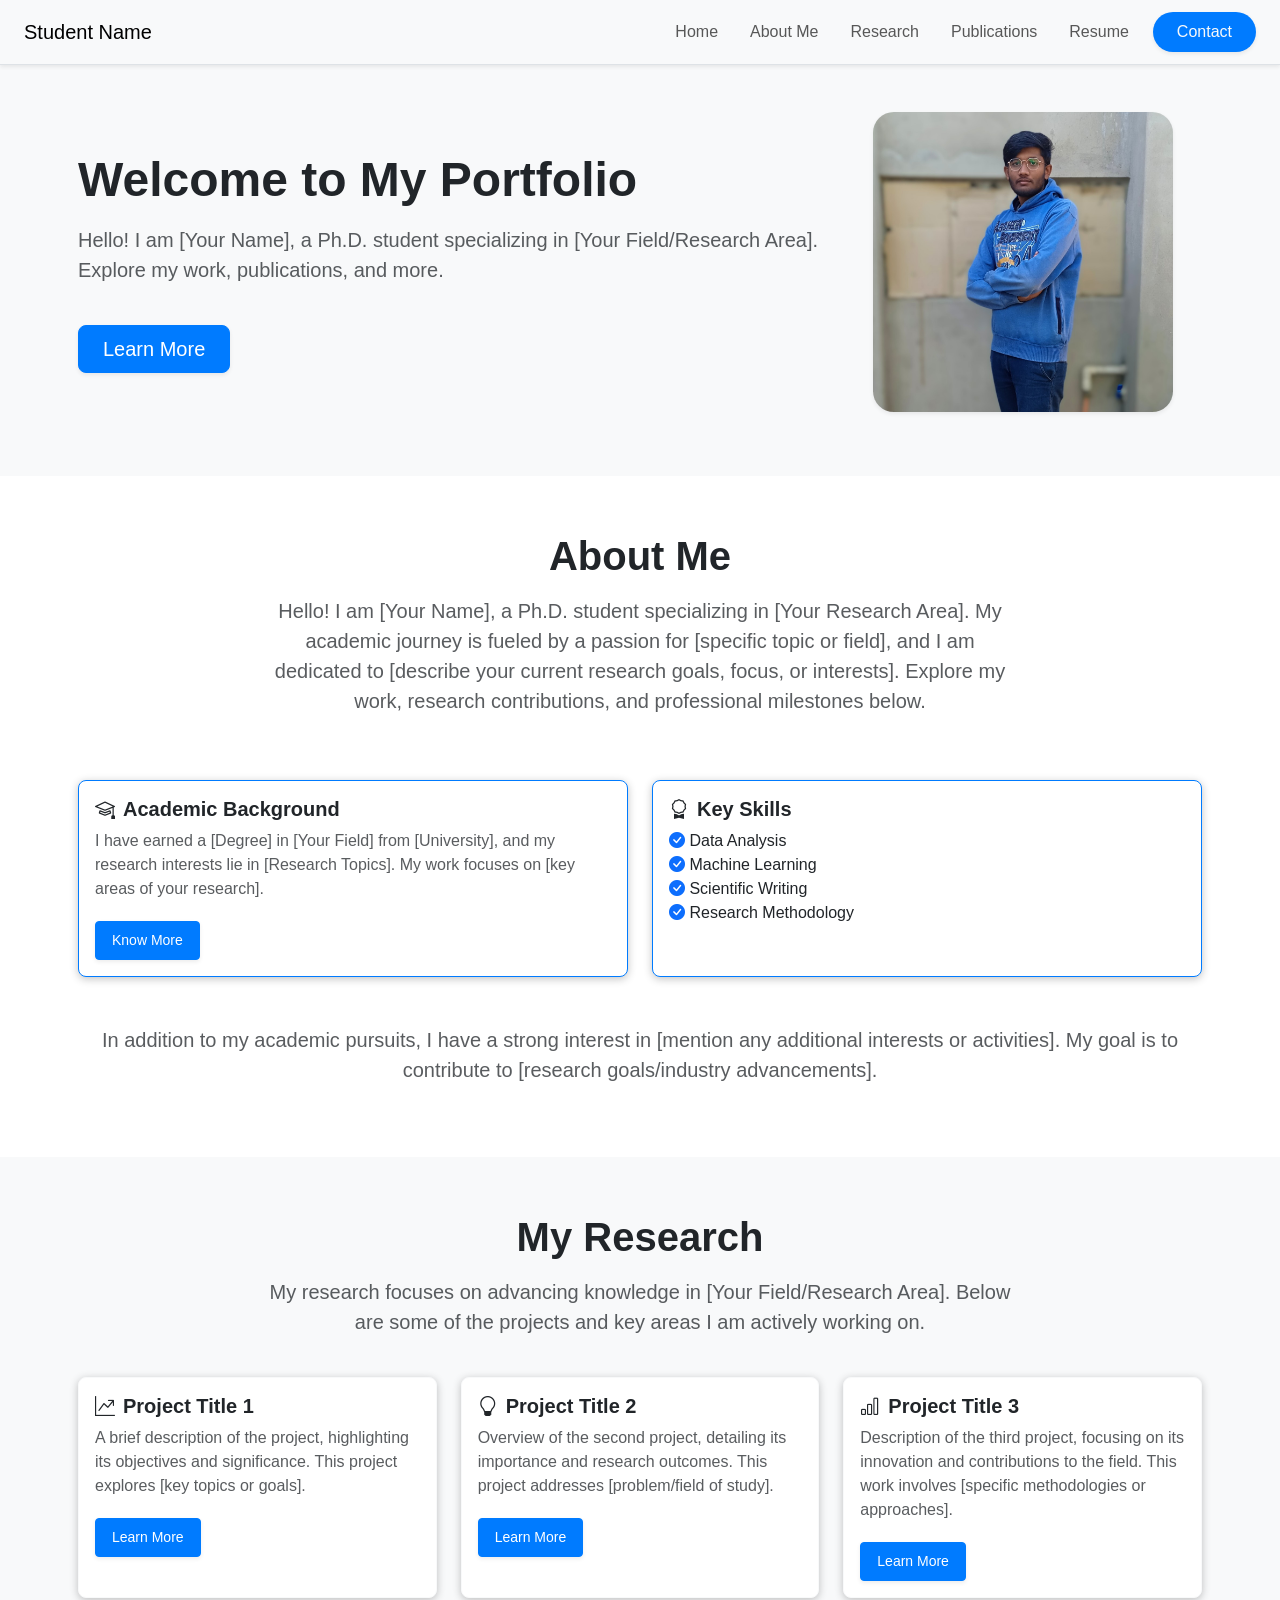
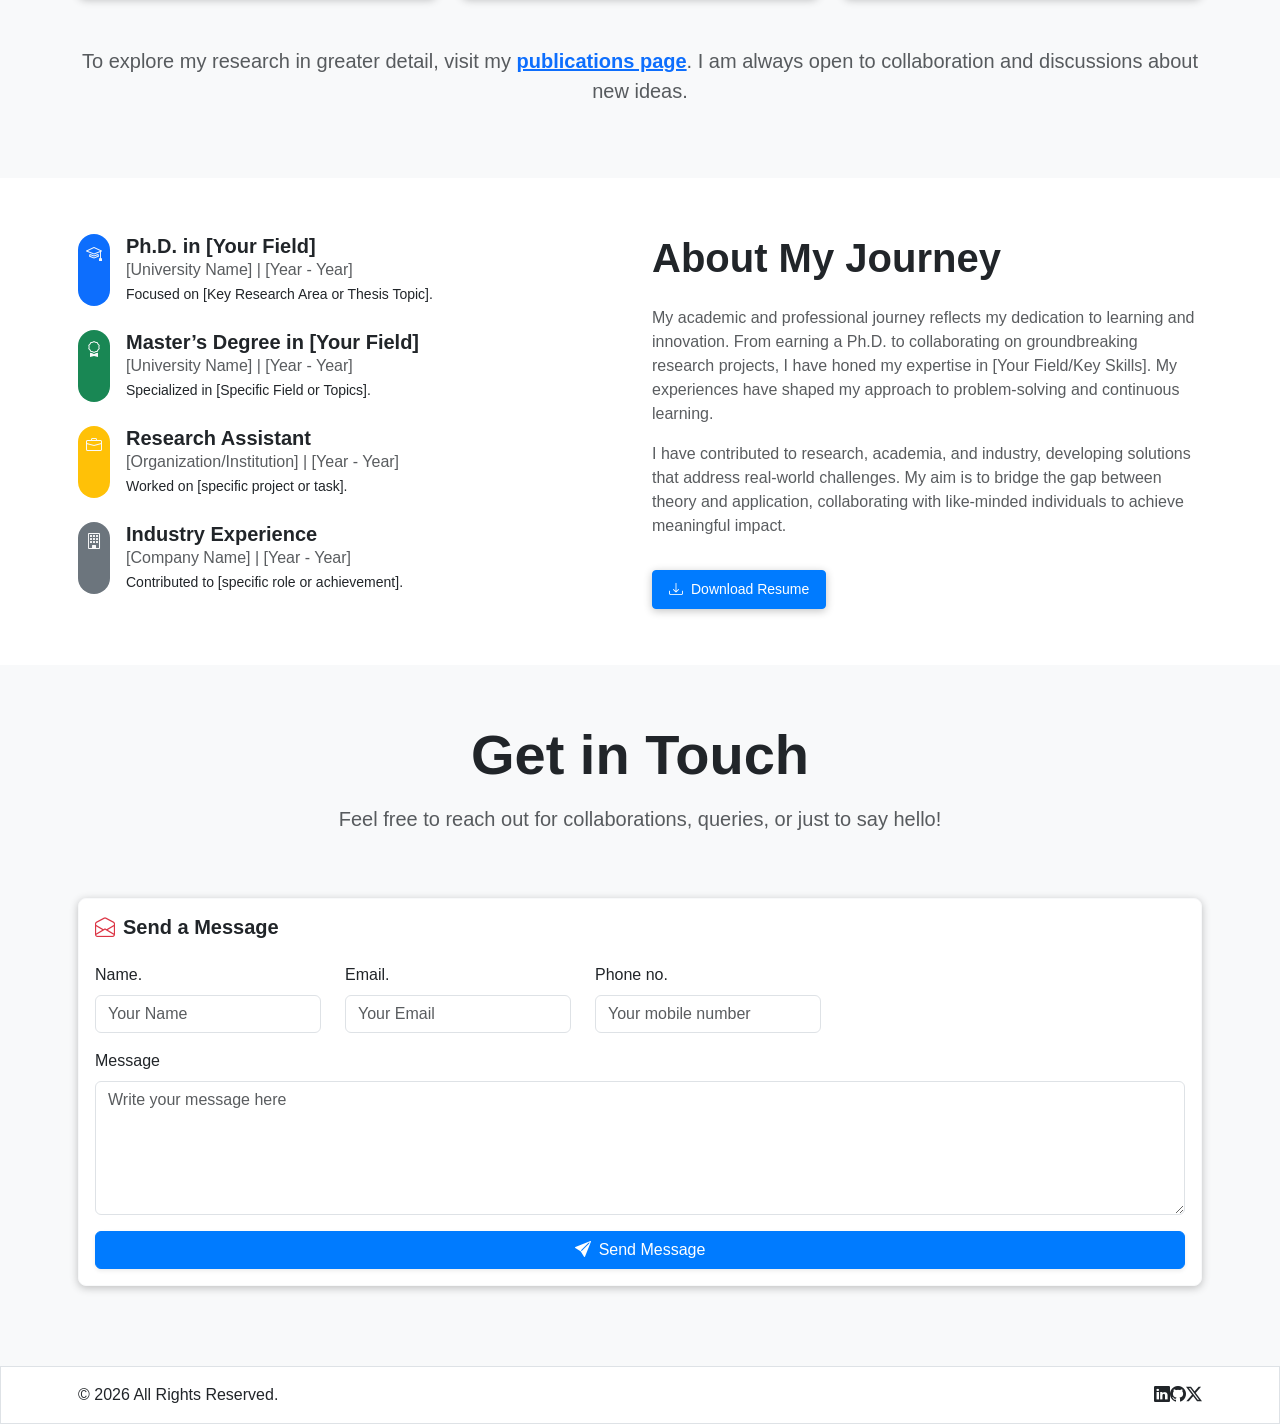
==== index.html @ f761dff9 "Main" ====
<!DOCTYPE html>
<html lang="en">

<head>
    <meta charset="UTF-8">
    <meta name="viewport" content="width=device-width, initial-scale=1.0">
    <title>Student Name</title>

    <!-- Web Icon -->
    <link rel="shortcut icon" href="assets/icon.svg" type="image/svg">

    <!-- BootStrap 5 Css Linking -->
    <link href="https://cdn.jsdelivr.net/npm/bootstrap@5.0.2/dist/css/bootstrap.min.css" rel="stylesheet"
        integrity="sha384-EVSTQN3/azprG1Anm3QDgpJLIm9Nao0Yz1ztcQTwFspd3yD65VohhpuuCOmLASjC" crossorigin="anonymous">

    <!-- BS ICons -->
    <link rel="stylesheet" href="https://cdn.jsdelivr.net/npm/bootstrap-icons@1.11.3/font/bootstrap-icons.min.css">

    <!-- animate style css -->
    <link rel="stylesheet" href="https://cdnjs.cloudflare.com/ajax/libs/animate.css/4.1.1/animate.min.css" />

    <!-- AOS Library -->
    <link href="https://cdn.jsdelivr.net/npm/aos@2.3.4/dist/aos.css" rel="stylesheet">

    <!-- default css -->
    <link rel="stylesheet" href="style.css">
</head>

<body>
    <!-- Base Navbar -->
    <nav class="navbar navbar-expand-lg navbar-light bg-light border-1 border-bottom fixed-top shadow-sm">
        <div class="container-fluid px-4 py-1">
            <!-- Logo -->
            <a class="navbar-brand" href="index.html">Student Name</a>
            <!-- Toggle Button for Mobile -->
            <button class="navbar-toggler" type="button" data-bs-toggle="offcanvas" data-bs-target="#offcanvasNav"
                aria-controls="offcanvasNav">
                <span class="navbar-toggler-icon"></span>
            </button>
            <!-- Desktop Navigation Links -->
            <div class="collapse navbar-collapse justify-content-end" id="navbarNav">
                <ul class="navbar-nav gap-3">
                    <li class="nav-item">
                        <a class="nav-link" href="#home" data-aos="fade-right">Home</a>
                    </li>
                    <li class="nav-item">
                        <a class="nav-link" href="#about" data-aos="fade-right" data-aos-delay="100">About Me</a>
                    </li>
                    <li class="nav-item">
                        <a class="nav-link" href="#research" data-aos="fade-right" data-aos-delay="200">Research</a>
                    </li>
                    <li class="nav-item">
                        <a class="nav-link" href="pages/publications.html" data-aos="fade-right"
                            data-aos-delay="300">Publications</a>
                    </li>
                    <li class="nav-item">
                        <a class="nav-link" href="#resume" data-aos="fade-right" data-aos-delay="400">Resume</a>
                    </li>
                    <li class="nav-item">
                        <a class="nav-link btn btn-primary text-light px-4 rounded-5 shadow-sm" href="#contact"
                            data-aos="fade-down" data-aos-delay="500">Contact</a>
                    </li>
                </ul>
            </div>
        </div>
    </nav>

    <!-- Offcanvas Navigation for Mobile -->
    <div class="offcanvas offcanvas-start" tabindex="-1" id="offcanvasNav" aria-labelledby="offcanvasNavLabel">
        <div class="offcanvas-header">
            <h5 class="offcanvas-title" id="offcanvasNavLabel">Menu</h5>
            <button type="button" class="btn-close text-reset" data-bs-dismiss="offcanvas" aria-label="Close"></button>
        </div>
        <div class="offcanvas-body">
            <ul class="navbar-nav">
                <li class="nav-item">
                    <a class="nav-link active" href="#home">Home</a>
                </li>
                <li class="nav-item">
                    <a class="nav-link" href="#about">About Me</a>
                </li>
                <li class="nav-item">
                    <a class="nav-link" href="#research">Research</a>
                </li>
                <li class="nav-item">
                    <a class="nav-link" href="pages/publications.html">Publications</a>
                </li>
                <li class="nav-item">
                    <a class="nav-link" href="#resume">Resume</a>
                </li>
                <li class="nav-item">
                    <a class="nav-link" href="#contact">Contact</a>
                </li>
            </ul>
        </div>
    </div>

    <!-- Sections for the same page -->
    <!-- Home Section -->
    <section id="home" class="py-5 bg-light mt-5" data-aos="fade-down">
        <div class="container py-3">
            <div class="row justify-content-center align-items-center text-center text-md-start">
                <!-- Left Side: Welcome Text -->
                <div class="col-md-8 order-2 order-md-1">
                    <h5 class="display-5 fw-bold" data-aos="fade-down">Welcome to My Portfolio</h5>
                    <p class="lead text-muted mt-3" data-aos="fade-up">
                        Hello! I am <strong>[Your Name]</strong>, a Ph.D. student specializing in <strong>[Your
                            Field/Research Area]</strong>. Explore my work, publications, and more.
                    </p>
                    <a href="#about" class="btn btn-primary btn-lg mt-4 px-4 shadow-sm" data-aos="fade-up">Learn
                        More</a>
                </div>
                <!-- Right Side: Image -->
                <div class="col-md-4 order-1 justify-content-center align-content-center d-flex order-md-2 mb-4 mb-md-0"
                    data-aos="fade-left">
                    <img src="assets/student.jpg" alt="Student Photo" class="img-fluid rounded-5 shadow-sm mx-auto"
                        style="max-width: 300px;">
                </div>
            </div>
        </div>
    </section>

    <!-- About Section -->
    <section id="about" class="py-5 bg-white" data-aos="fade-up">
        <div class="container">
            <div class="row justify-content-center text-center">
                <div class="col-12 col-md-8">
                    <h6 class="display-6 fw-bold" data-aos="fade-down">About Me</h6>
                    <p class="lead text-muted mt-3" data-aos="fade-up">
                        Hello! I am <strong>[Your Name]</strong>, a Ph.D. student specializing in <strong>[Your Research
                            Area]</strong>.
                        My academic journey is fueled by a passion for [specific topic or field], and I am dedicated to
                        [describe your current research goals, focus, or interests].
                        Explore my work, research contributions, and professional milestones below.
                    </p>
                </div>
            </div>

            <div class="row mt-5">
                <!-- Academic and Professional Highlights -->
                <div class="col-md-6 mb-4" data-aos="fade-up">
                    <div class="card primary-border shadow-cust rounded-3 h-100">
                        <div class="card-body">
                            <h5 class="card-title"><i class="bi bi-mortarboard pe-2"></i>Academic Background</h5>
                            <p class="card-text text-muted">
                                I have earned a [Degree] in [Your Field] from [University], and my research interests
                                lie in [Research Topics]. My work focuses on [key areas of your research].
                            </p>
                            <a href="#about" class="btn btn-primary btn-sm mt-1 px-3 py-2 shadow-sm">Know More</a>
                        </div>
                    </div>
                </div>

                <!-- Skills Section -->
                <div class="col-md-6 mb-4" data-aos="fade-up" data-aos-delay="100">
                    <div class="card primary-border shadow-cust rounded-3 h-100">
                        <div class="card-body">
                            <h5 class="card-title"><i class="bi bi-award pe-2"></i>Key Skills</h5>
                            <ul class="list-unstyled">
                                <li><i class="bi bi-check-circle-fill text-primary"></i> Data Analysis</li>
                                <li><i class="bi bi-check-circle-fill text-primary"></i> Machine Learning</li>
                                <li><i class="bi bi-check-circle-fill text-primary"></i> Scientific Writing</li>
                                <li><i class="bi bi-check-circle-fill text-primary"></i> Research Methodology</li>
                            </ul>
                        </div>
                    </div>
                </div>
            </div>

            <!-- More Info Section -->
            <div class="row mt-4">
                <div class="col-12 text-center">
                    <p class="lead text-muted" data-aos="fade-up">
                        In addition to my academic pursuits, I have a strong interest in [mention any additional
                        interests or activities]. My goal is to contribute to [research goals/industry advancements].
                    </p>
                </div>
            </div>
        </div>
    </section>

    <!-- Research Section -->
    <section id="research" class="py-5 bg-light" data-aos="fade-up">
        <div class="container">
            <div class="row justify-content-center text-center">
                <div class="col-12 col-md-8">
                    <h6 class="display-6 fw-bold" data-aos="fade-down">My Research</h6>
                    <p class="lead text-muted mt-3" data-aos="fade-up">
                        My research focuses on advancing knowledge in <strong>[Your Field/Research Area]</strong>.
                        Below are some of the projects and key areas I am actively working on.
                    </p>
                </div>
            </div>

            <!-- Research Projects Grid -->
            <div class="row mt-4">
                <!-- Project 1 -->
                <div class="col-md-4 mb-4" data-aos="fade-up">
                    <div class="card shadow-cust border-light rounded-3 h-100">
                        <div class="card-body">
                            <h5 class="card-title"><i class="bi bi-graph-up-arrow pe-2"></i>Project Title 1</h5>
                            <p class="card-text text-muted">
                                A brief description of the project, highlighting its objectives and significance.
                                This project explores [key topics or goals].
                            </p>
                            <a href="#research" class="btn btn-primary btn-sm mt-1 px-3 py-2 shadow-sm">Learn More</a>
                        </div>
                    </div>
                </div>

                <!-- Project 2 -->
                <div class="col-md-4 mb-4" data-aos="fade-up" data-aos-delay="100">
                    <div class="card shadow-cust border-light rounded-3 h-100">
                        <div class="card-body">
                            <h5 class="card-title"><i class="bi bi-lightbulb pe-2"></i>Project Title 2</h5>
                            <p class="card-text text-muted">
                                Overview of the second project, detailing its importance and research outcomes.
                                This project addresses [problem/field of study].
                            </p>
                            <a href="#research" class="btn btn-primary btn-sm mt-1 px-3 py-2 shadow-sm">Learn More</a>
                        </div>
                    </div>
                </div>

                <!-- Project 3 -->
                <div class="col-md-4 mb-4" data-aos="fade-up" data-aos-delay="200">
                    <div class="card shadow-cust border-light rounded-3 h-100">
                        <div class="card-body">
                            <h5 class="card-title"><i class="bi bi-bar-chart pe-2"></i>Project Title 3</h5>
                            <p class="card-text text-muted">
                                Description of the third project, focusing on its innovation and contributions to the
                                field.
                                This work involves [specific methodologies or approaches].
                            </p>
                            <a href="#research" class="btn btn-primary btn-sm mt-1 px-3 py-2 shadow-sm">Learn More</a>
                        </div>
                    </div>
                </div>
            </div>

            <!-- Additional Research Links -->
            <div class="row mt-4">
                <div class="col-12 text-center">
                    <p class="lead text-muted" data-aos="fade-up">
                        To explore my research in greater detail, visit my <a href="pages/publications.html"
                            class="text-primary fw-bold">publications page</a>.
                        I am always open to collaboration and discussions about new ideas.
                    </p>
                </div>
            </div>
        </div>
    </section>

    <!-- Resume Section -->
    <section id="resume" class="py-5 bg-white" data-aos="fade-up">
        <div class="container">
            <div class="row">
                <!-- Timeline Section (Left) -->
                <div class="col-md-6" data-aos="fade-right">
                    <div class="timeline">
                        <!-- Timeline Item 1 -->
                        <div class="timeline-item mb-4">
                            <div class="d-flex align-content-center">
                                <i class="bi bi-mortarboard rounded-5 bg-primary p-2 me-3 text-light"></i>
                                <div>
                                    <h5 class="fw-bold m-0">Ph.D. in [Your Field]</h5>
                                    <p class="text-muted mb-0">[University Name] | [Year - Year]</p>
                                    <small>Focused on [Key Research Area or Thesis Topic].</small>
                                </div>
                            </div>
                        </div>

                        <!-- Timeline Item 2 -->
                        <div class="timeline-item mb-4">
                            <div class="d-flex align-content-center">
                                <i class="bi bi-award rounded-5 bg-success p-2 me-3 text-light"></i>
                                <div>
                                    <h5 class="fw-bold m-0">Master’s Degree in [Your Field]</h5>
                                    <p class="text-muted mb-0">[University Name] | [Year - Year]</p>
                                    <small>Specialized in [Specific Field or Topics].</small>
                                </div>
                            </div>
                        </div>

                        <!-- Timeline Item 3 -->
                        <div class="timeline-item mb-4">
                            <div class="d-flex align-content-center">
                                <i class="bi bi-briefcase rounded-5 bg-warning p-2 me-3 text-light"></i>
                                <div>
                                    <h5 class="fw-bold m-0">Research Assistant</h5>
                                    <p class="text-muted mb-0">[Organization/Institution] | [Year - Year]</p>
                                    <small>Worked on [specific project or task].</small>
                                </div>
                            </div>
                        </div>

                        <!-- Timeline Item 4 -->
                        <div class="timeline-item">
                            <div class="d-flex align-content-center">
                                <i class="bi bi-building rounded-5 bg-secondary p-2 me-3 text-light"></i>
                                <div>
                                    <h5 class="fw-bold m-0">Industry Experience</h5>
                                    <p class="text-muted mb-0">[Company Name] | [Year - Year]</p>
                                    <small>Contributed to [specific role or achievement].</small>
                                </div>
                            </div>
                        </div>
                    </div>
                </div>

                <!-- Description and Download Section (Right) -->
                <div class="col-md-6 d-flex flex-column align-items-start justify-content-center" data-aos="fade-left">
                    <h4 class="display-6 fw-bold">About My Journey</h4>
                    <p class="text-muted mt-3">
                        My academic and professional journey reflects my dedication to learning and innovation.
                        From earning a Ph.D. to collaborating on groundbreaking research projects, I have honed my
                        expertise
                        in [Your Field/Key Skills]. My experiences have shaped my approach to problem-solving and
                        continuous learning.
                    </p>
                    <p class="text-muted">
                        I have contributed to research, academia, and industry, developing solutions that address
                        real-world challenges.
                        My aim is to bridge the gap between theory and application, collaborating with like-minded
                        individuals to achieve meaningful impact.
                    </p>
                    <a href="assets/resume.pdf" class="btn btn-primary btn-sm mt-3 px-3 py-2 shadow-cust"
                        target="_blank">
                        <i class="bi bi-download pe-2"></i>Download Resume
                    </a>
                </div>
            </div>
        </div>
    </section>

    <!-- Contact Section -->
    <section id="contact" class="py-5 bg-light" data-aos="fade-up">
        <div class="container">
            <!-- Section Header -->
            <div class="row justify-content-center text-center">
                <div class="col-12 col-md-8">
                    <h4 class="display-4 fw-bold" data-aos="fade-down">Get in Touch</h4>
                    <p class="lead text-muted mt-3" data-aos="fade-up">
                        Feel free to reach out for collaborations, queries, or just to say hello!
                    </p>
                </div>
            </div>

            <div class="row mt-5">

                <!-- Contact Form -->
                <div class="col-md-12 mb-4">
                    <div class="card shadow-cust border-light rounded-3 h-100" data-aos="fade-up">
                        <div class="card-body">
                            <h5 class="fw-bold mb-4"><i class="bi bi-envelope-open pe-2 text-danger"></i>Send a Message
                            </h5>
                            <form action="https://formspree.io/f/your-form-id" method="POST">
                                <div class="d-flex gap-4">
                                    <div class="mb-3">
                                        <label for="name" class="form-label">Name.</label>
                                        <input type="text" class="form-control" id="name" name="name"
                                            placeholder="Your Name" required>
                                    </div>
                                    <div class="mb-3">
                                        <label for="email" class="form-label">Email.</label>
                                        <input type="email" class="form-control" id="email" name="_replyto"
                                            placeholder="Your Email" required>
                                    </div>
                                    <div class="mb-3">
                                        <label for="mobile" class="form-label">Phone no.</label>
                                        <input type="mobile" class="form-control" id="mobile" name="_replyto"
                                            placeholder="Your mobile number" required>
                                    </div>
                                </div>

                                <div class="mb-3">
                                    <label for="message" class="form-label">Message</label>
                                    <textarea class="form-control" id="message" name="message" rows="5"
                                        placeholder="Write your message here" required></textarea>
                                </div>
                                <div class="d-grid">
                                    <button type="submit" class="btn btn-primary shadow-sm">
                                        <i class="bi bi-send-fill pe-2"></i>Send Message
                                    </button>
                                </div>
                            </form>
                        </div>
                    </div>
                </div>
            </div>
        </div>
    </section>

    <!-- Footer Section -->
    <footer class="text-dark py-2 border border-top">
        <div class="container d-flex justify-content-between align-items-center">
            <!-- Left: Copyright Text -->
            <p class="mb-0">&copy;
                <script>document.write(new Date().getFullYear());</script> All Rights Reserved.
            </p>

            <!-- Right: Social Media Icons -->
            <div class="d-flex">
                <a href="https://linkedin.com/in/your-profile" target="_blank" class="text-dark nav-link">
                    <i class="bi bi-linkedin"></i>
                </a>
                <a href="https://github.com/your-profile" target="_blank" class="text-dark nav-link">
                    <i class="bi bi-github"></i>
                </a>
                <a href="https://twitter.com/your-profile" target="_blank" class="text-dark nav-link">
                    <i class="bi bi-twitter-x"></i>
                </a>
            </div>
        </div>
    </footer>


    <!-- Scripts -->
    <script src="https://cdn.jsdelivr.net/npm/@popperjs/core@2.9.2/dist/umd/popper.min.js"></script>
    <script src="https://cdn.jsdelivr.net/npm/bootstrap@5.0.2/dist/js/bootstrap.min.js"></script>

    <!-- AOS Script -->
    <script src="https://cdn.jsdelivr.net/npm/aos@2.3.4/dist/aos.js"></script>
    <script>
        AOS.init({
            offset: 90,
            delay: 0, 
            duration: 1000,
            easing: 'ease-in-out',
            once: true,
        });

        // Smooth scrolling with an offset
        document.querySelectorAll('a[href^="#"]').forEach(anchor => {
            anchor.addEventListener('click', function (e) {
                e.preventDefault();

                const targetId = this.getAttribute('href').substring(1);
                const targetElement = document.getElementById(targetId);

                if (targetElement) {
                    const offset = 130; // Adjust this value for the offset
                    const elementPosition = targetElement.getBoundingClientRect().top + window.pageYOffset;
                    const offsetPosition = elementPosition - offset;

                    window.scrollTo({
                        top: offsetPosition,
                        behavior: "smooth"
                    });
                }
            });
        });
    </script>
</body>

</html>
---- style.css ----
:root {
  /* Primary color scheme */
  --primary-color: #007bff; /* Main Color */
  --secondary-color: #6c757d;
  --dark-color: #343a40;

  /* Typography */
  --font-family: "Helvetica Neue", Arial, sans-serif;
  --base-font-size: 16px;
  --base-line-height: 1.5;

  /* Spacing */
  --spacer: 1rem;

  /* Custom global styles */
  --border-radius: 0.25rem;
}

/* Override Bootstrap variables */
body {
  font-family: var(--font-family);
  font-size: var(--base-font-size);
  line-height: var(--base-line-height);
}

.btn-primary {
  background-color: var(--primary-color) !important;
  border-color: var(--primary-color) !important;
}

.btn-secondary {
  background-color: var(--secondary-color) !important;
  border-color: var(--secondary-color) !important;
}

/* Add more overrides as needed */
.alert-primary {
  background-color: var(--primary-color) !important;
  color: #fff !important;
}

.alert-secondary {
  background-color: var(--secondary-color) !important;
  color: #fff !important;
}

/* Custom elements */
h1,
h2,
h3,
h4,
h5,
h6 {
  margin-bottom: calc(var(--spacer) / 2);
  font-weight: 600;
}

.container {
  padding: calc(var(--spacer) / 2);
}

.rounded-5 {
  border-radius: 1.3rem !important;
}

.primary-border {
  border: 0.3px solid var(--primary-color);
}

.shadow-cust {
  box-shadow: rgba(0, 0, 0, 0.24) 0px 2px 8px;
}
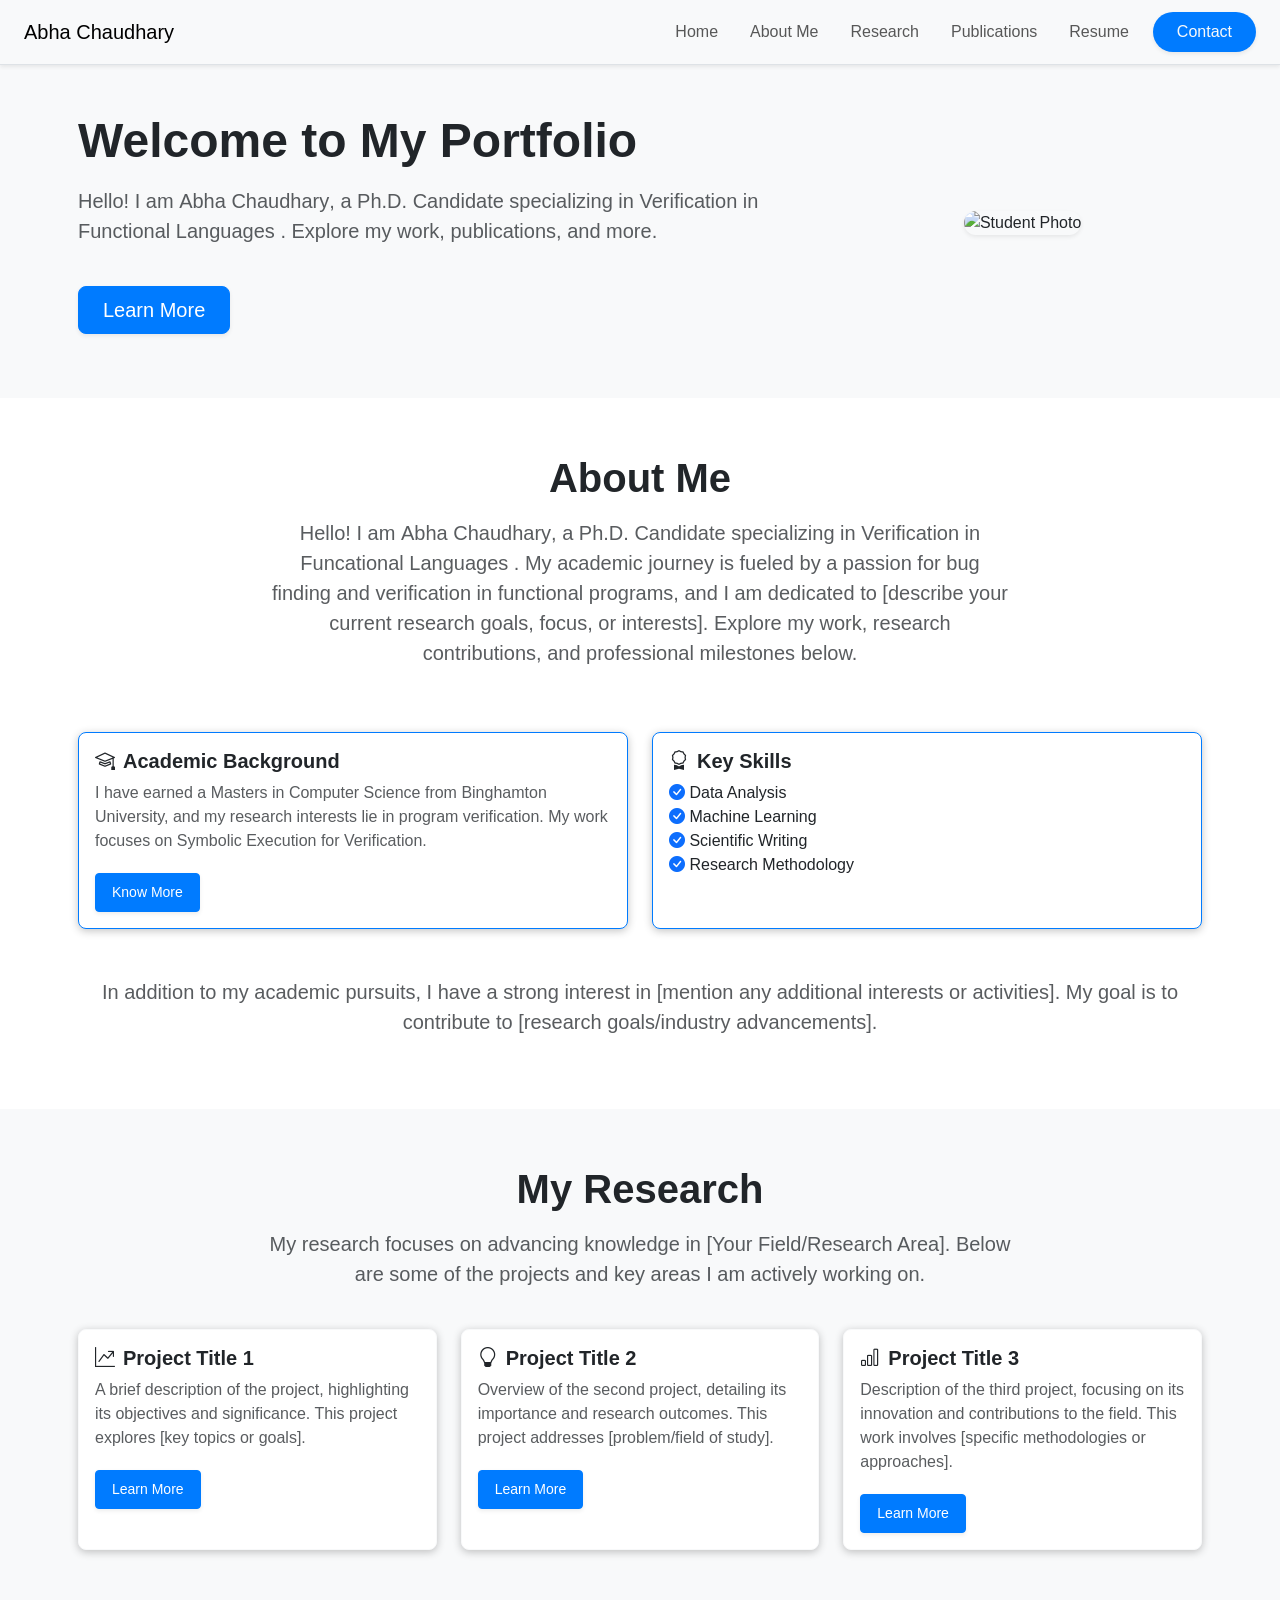
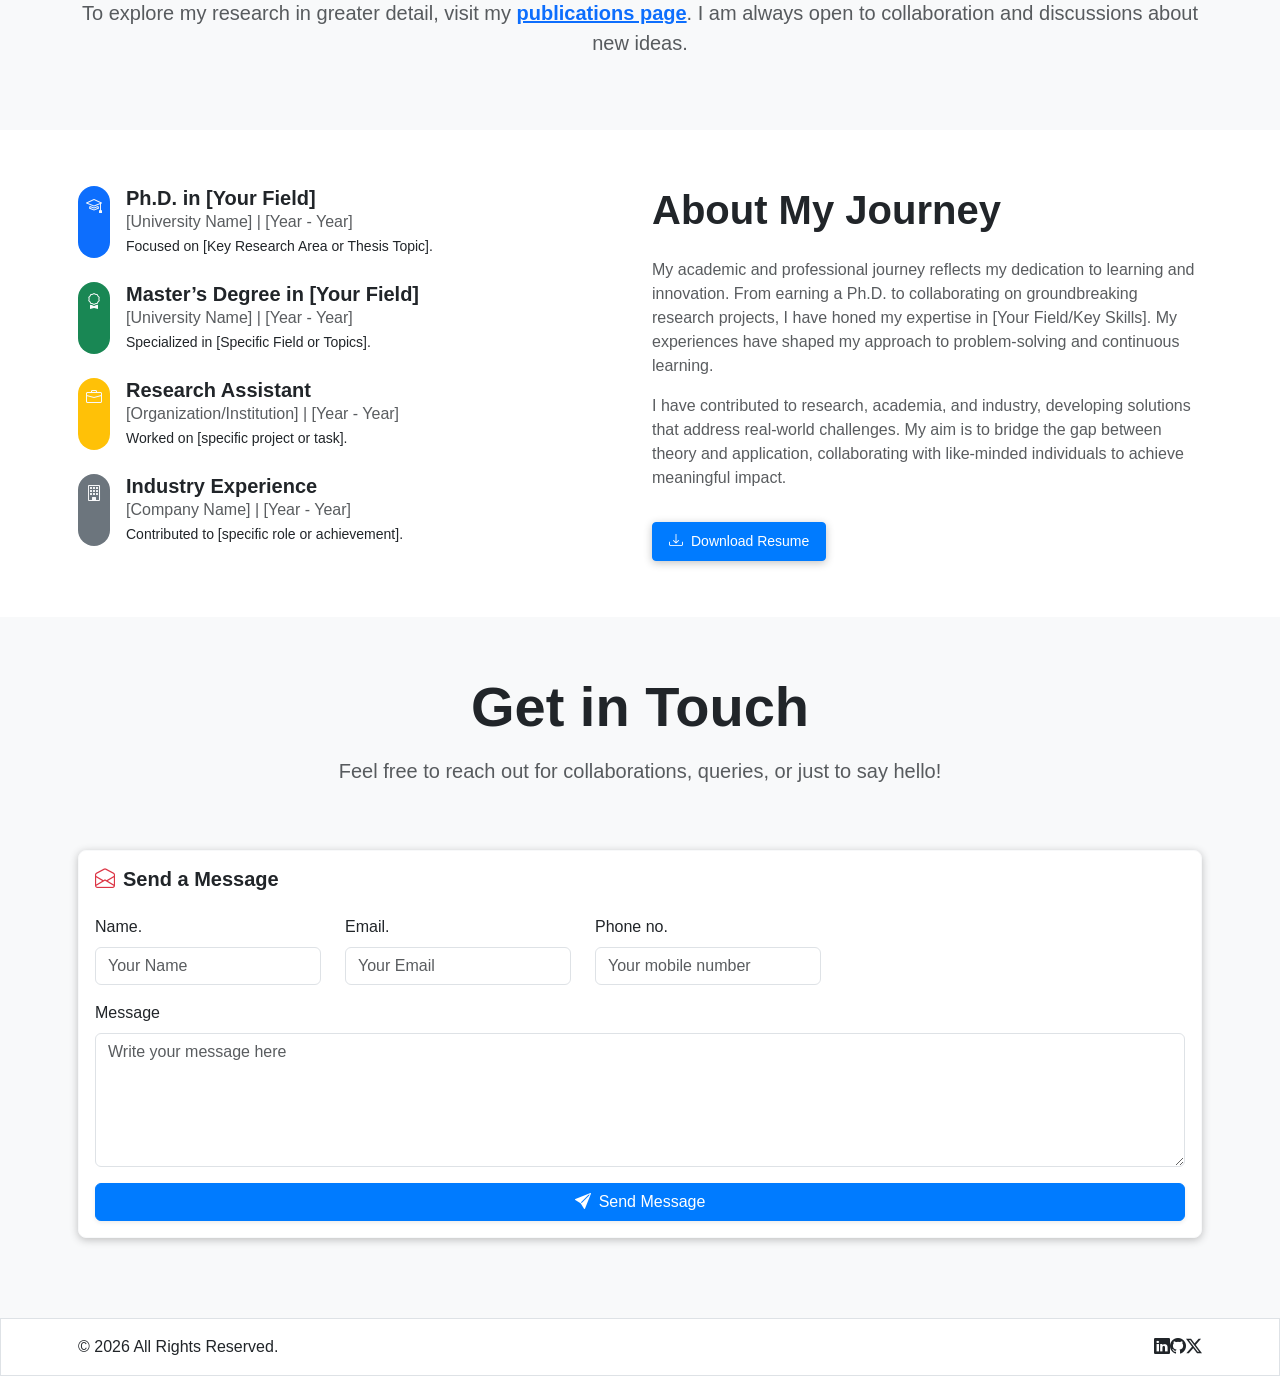
==== commit 2b7b3b61: "Update picture" ====
--- a/index.html
+++ b/index.html
@@ -31,7 +31,7 @@
     <nav class="navbar navbar-expand-lg navbar-light bg-light border-1 border-bottom fixed-top shadow-sm">
         <div class="container-fluid px-4 py-1">
             <!-- Logo -->
-            <a class="navbar-brand" href="index.html">Student Name</a>
+            <a class="navbar-brand" href="index.html">Abha Chaudhary</a>
             <!-- Toggle Button for Mobile -->
             <button class="navbar-toggler" type="button" data-bs-toggle="offcanvas" data-bs-target="#offcanvasNav"
                 aria-controls="offcanvasNav">
@@ -104,8 +104,9 @@
                 <div class="col-md-8 order-2 order-md-1">
                     <h5 class="display-5 fw-bold" data-aos="fade-down">Welcome to My Portfolio</h5>
                     <p class="lead text-muted mt-3" data-aos="fade-up">
-                        Hello! I am <strong>[Your Name]</strong>, a Ph.D. student specializing in <strong>[Your
-                            Field/Research Area]</strong>. Explore my work, publications, and more.
+                        Hello! I am <strong>Abha Chaudhary</strong>, a Ph.D. Candidate specializing in <strong>
+                            Verification in Functional Languages
+                        </strong>. Explore my work, publications, and more.
                     </p>
                     <a href="#about" class="btn btn-primary btn-lg mt-4 px-4 shadow-sm" data-aos="fade-up">Learn
                         More</a>
@@ -127,9 +128,10 @@
                 <div class="col-12 col-md-8">
                     <h6 class="display-6 fw-bold" data-aos="fade-down">About Me</h6>
                     <p class="lead text-muted mt-3" data-aos="fade-up">
-                        Hello! I am <strong>[Your Name]</strong>, a Ph.D. student specializing in <strong>[Your Research
-                            Area]</strong>.
-                        My academic journey is fueled by a passion for [specific topic or field], and I am dedicated to
+                        Hello! I am <strong>Abha Chaudhary</strong>, a Ph.D. Candidate specializing in <strong>
+                            Verification in Funcational Languages </strong>.
+                        My academic journey is fueled by a passion for bug finding and verification in functional
+                        programs, and I am dedicated to
                         [describe your current research goals, focus, or interests].
                         Explore my work, research contributions, and professional milestones below.
                     </p>
@@ -143,8 +145,8 @@
                         <div class="card-body">
                             <h5 class="card-title"><i class="bi bi-mortarboard pe-2"></i>Academic Background</h5>
                             <p class="card-text text-muted">
-                                I have earned a [Degree] in [Your Field] from [University], and my research interests
-                                lie in [Research Topics]. My work focuses on [key areas of your research].
+                                I have earned a Masters in Computer Science from Binghamton University, and my research interests
+                                lie in program verification. My work focuses on Symbolic Execution for Verification.
                             </p>
                             <a href="#about" class="btn btn-primary btn-sm mt-1 px-3 py-2 shadow-sm">Know More</a>
                         </div>
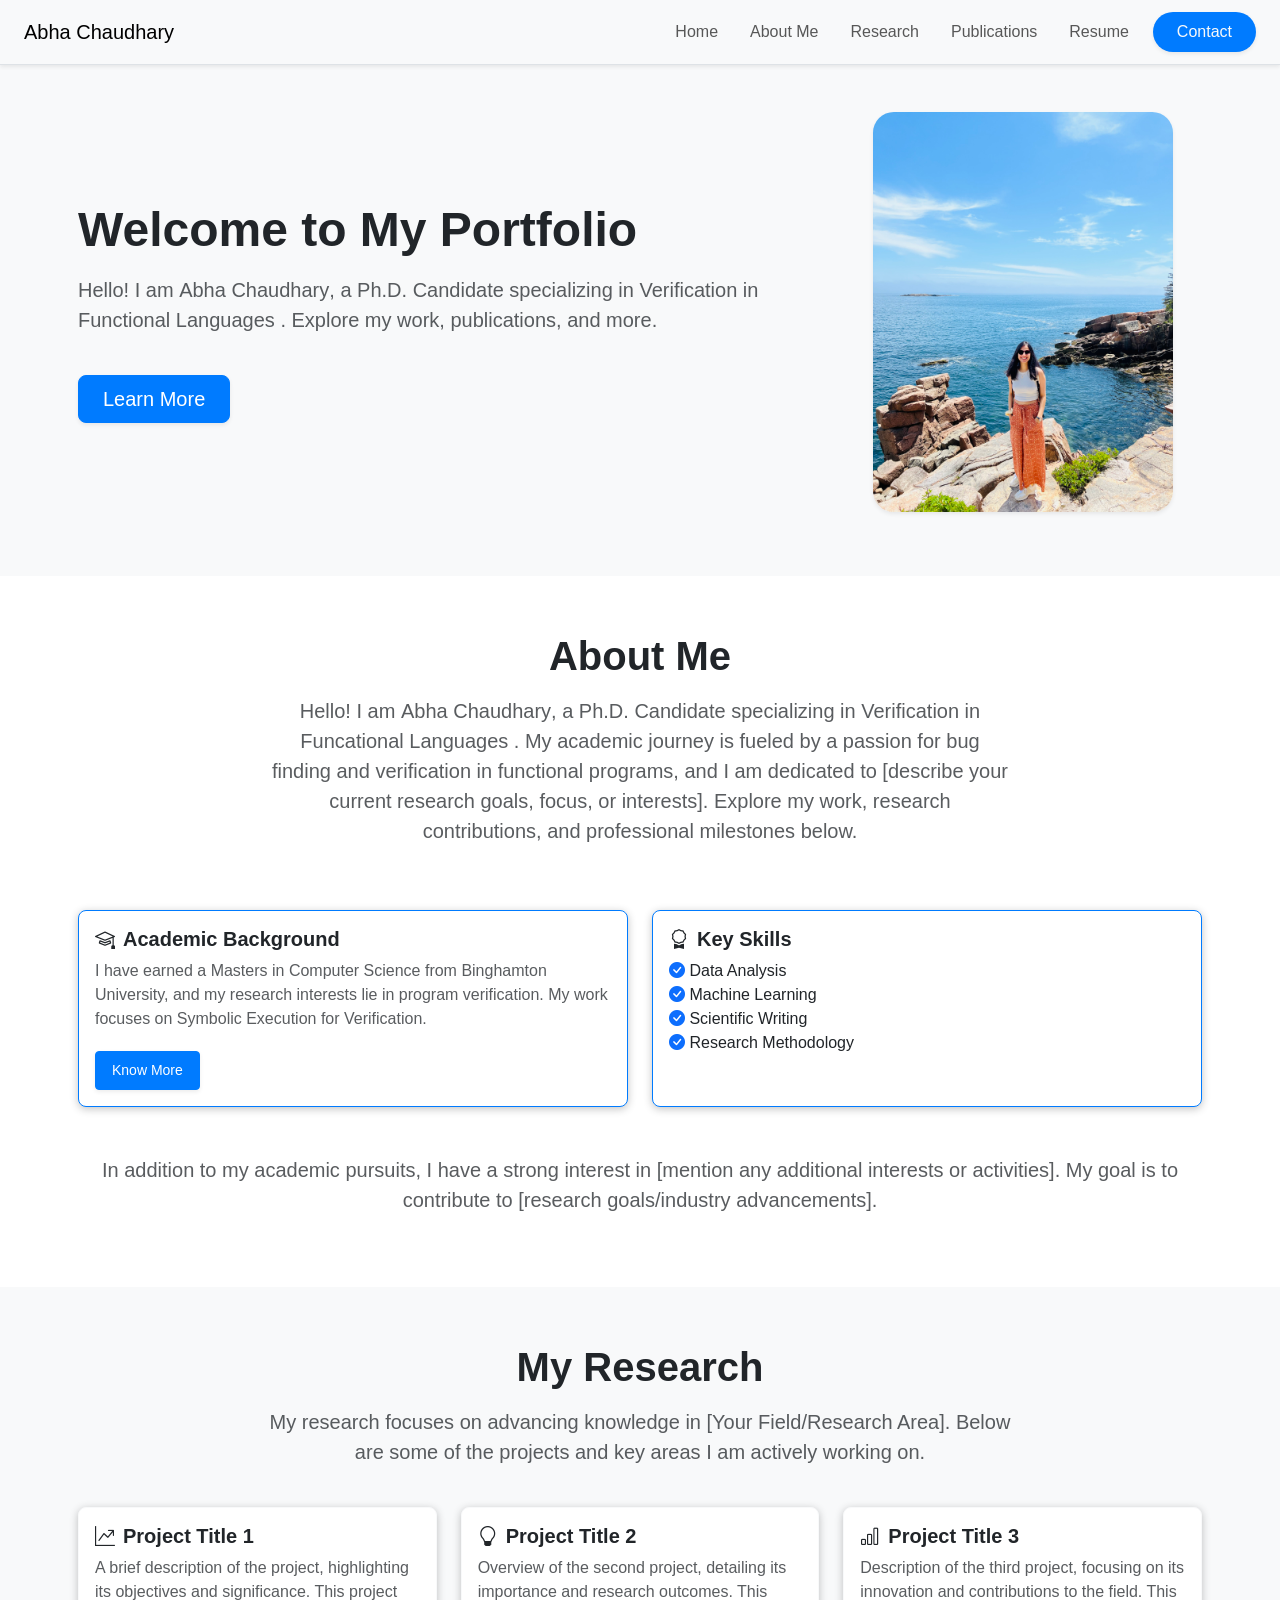
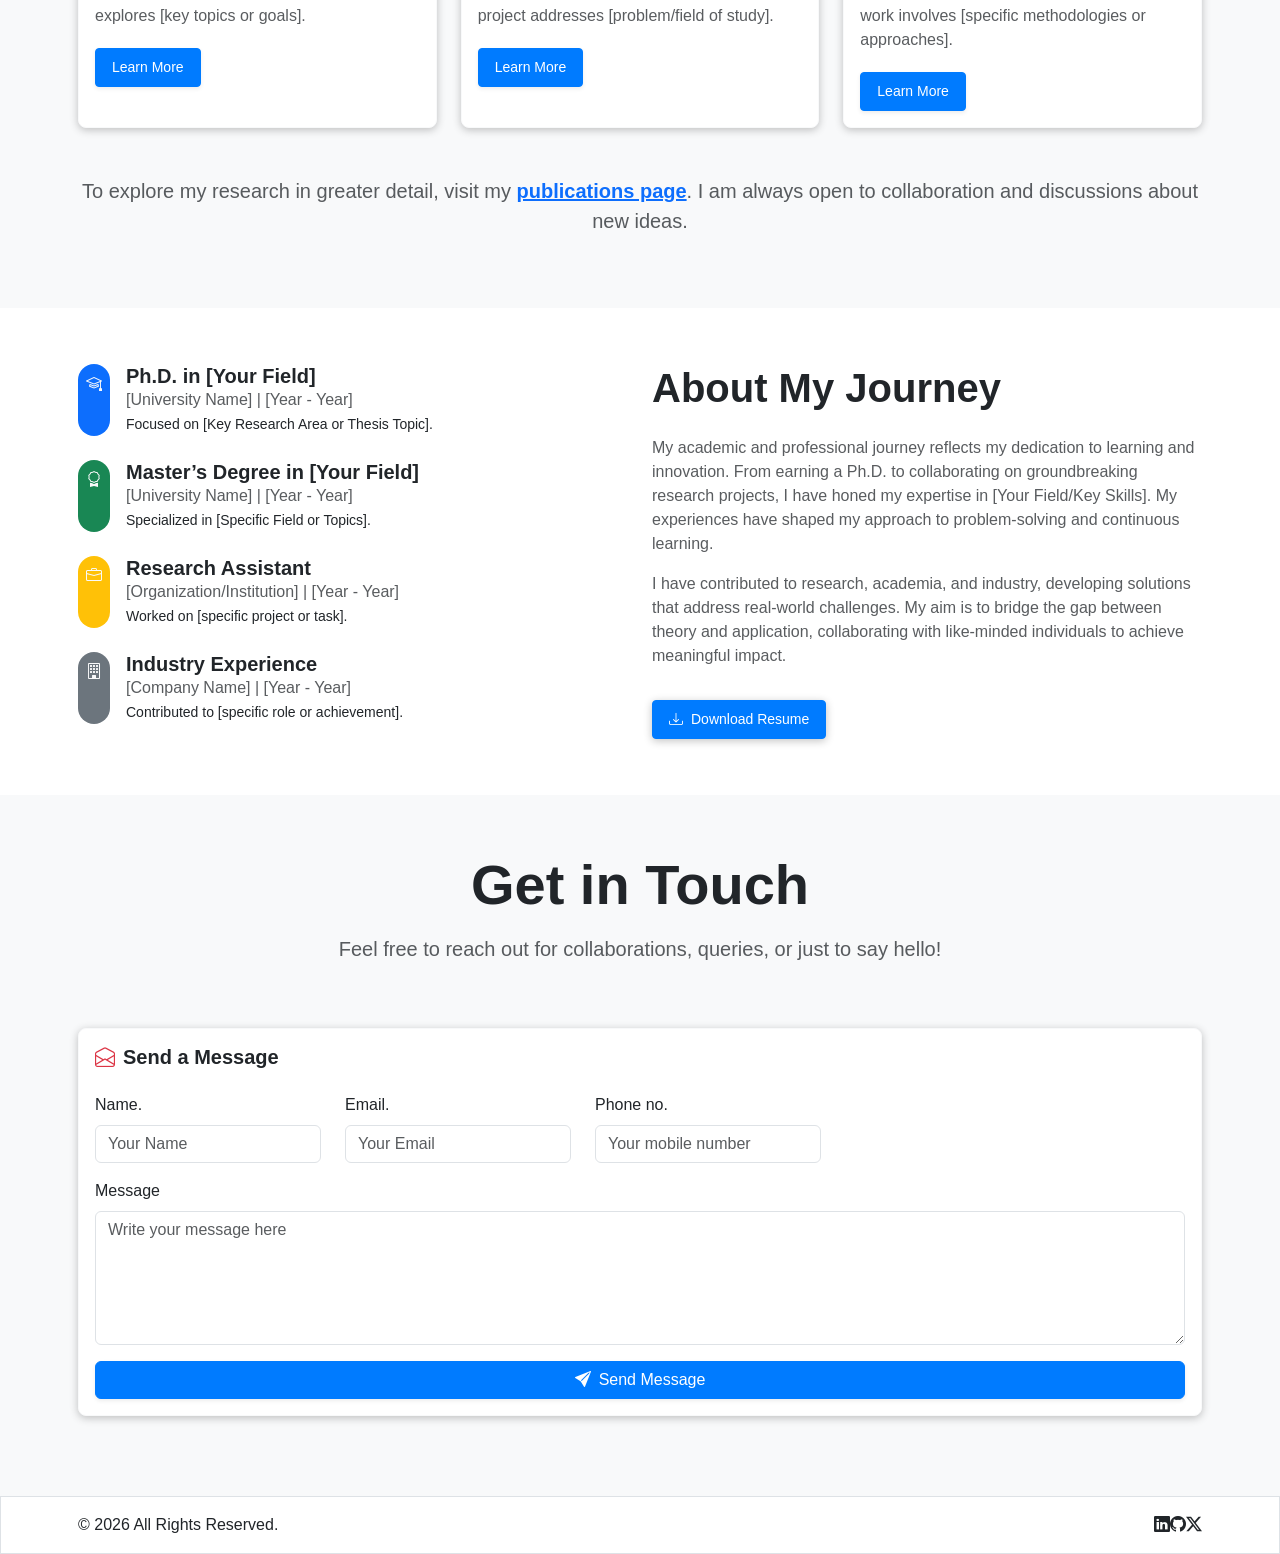
==== commit 8e13e679: "Update index.html" ====
--- a/index.html
+++ b/index.html
@@ -114,7 +114,7 @@
                 <!-- Right Side: Image -->
                 <div class="col-md-4 order-1 justify-content-center align-content-center d-flex order-md-2 mb-4 mb-md-0"
                     data-aos="fade-left">
-                    <img src="assets/student.jpg" alt="Student Photo" class="img-fluid rounded-5 shadow-sm mx-auto"
+                    <img src="assets/ProfilePhoto.jpg" alt="Student Photo" class="img-fluid rounded-5 shadow-sm mx-auto"
                         style="max-width: 300px;">
                 </div>
             </div>
@@ -455,4 +455,4 @@
     </script>
 </body>
 
-</html>+</html>
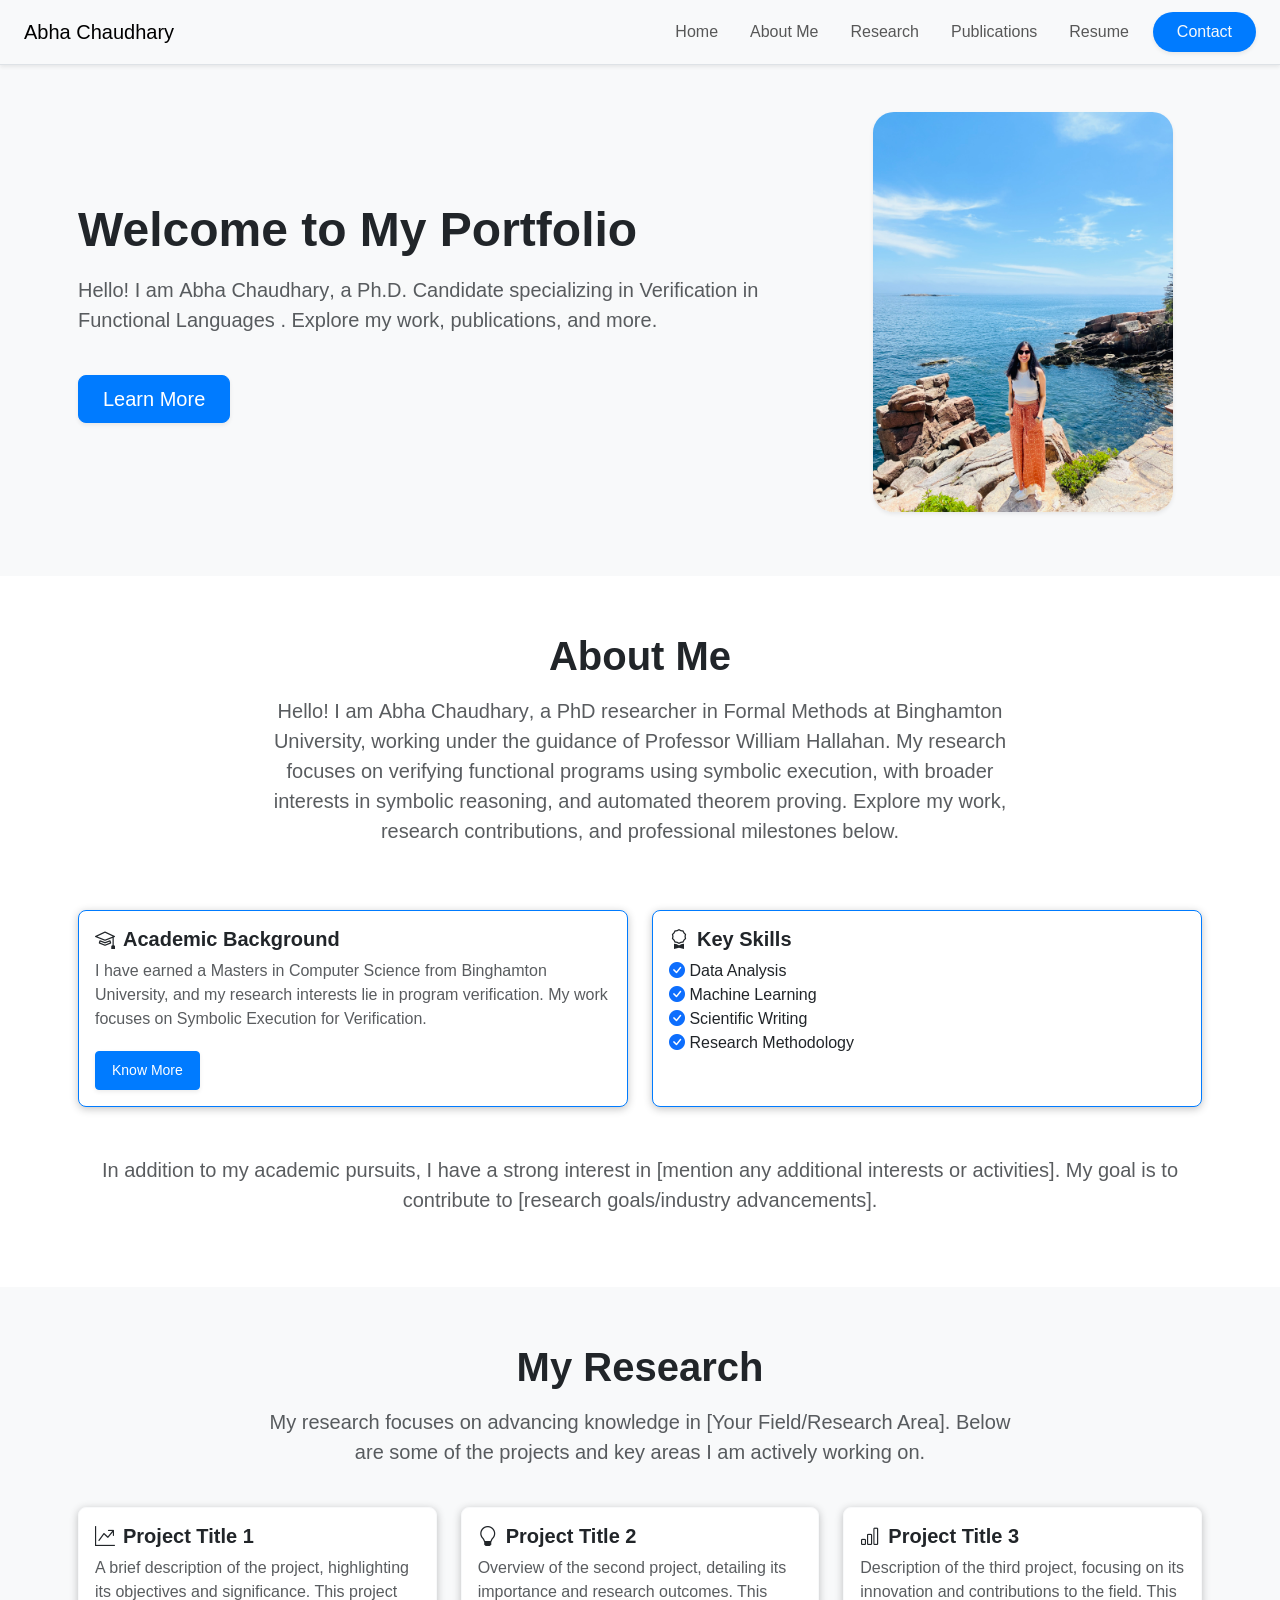
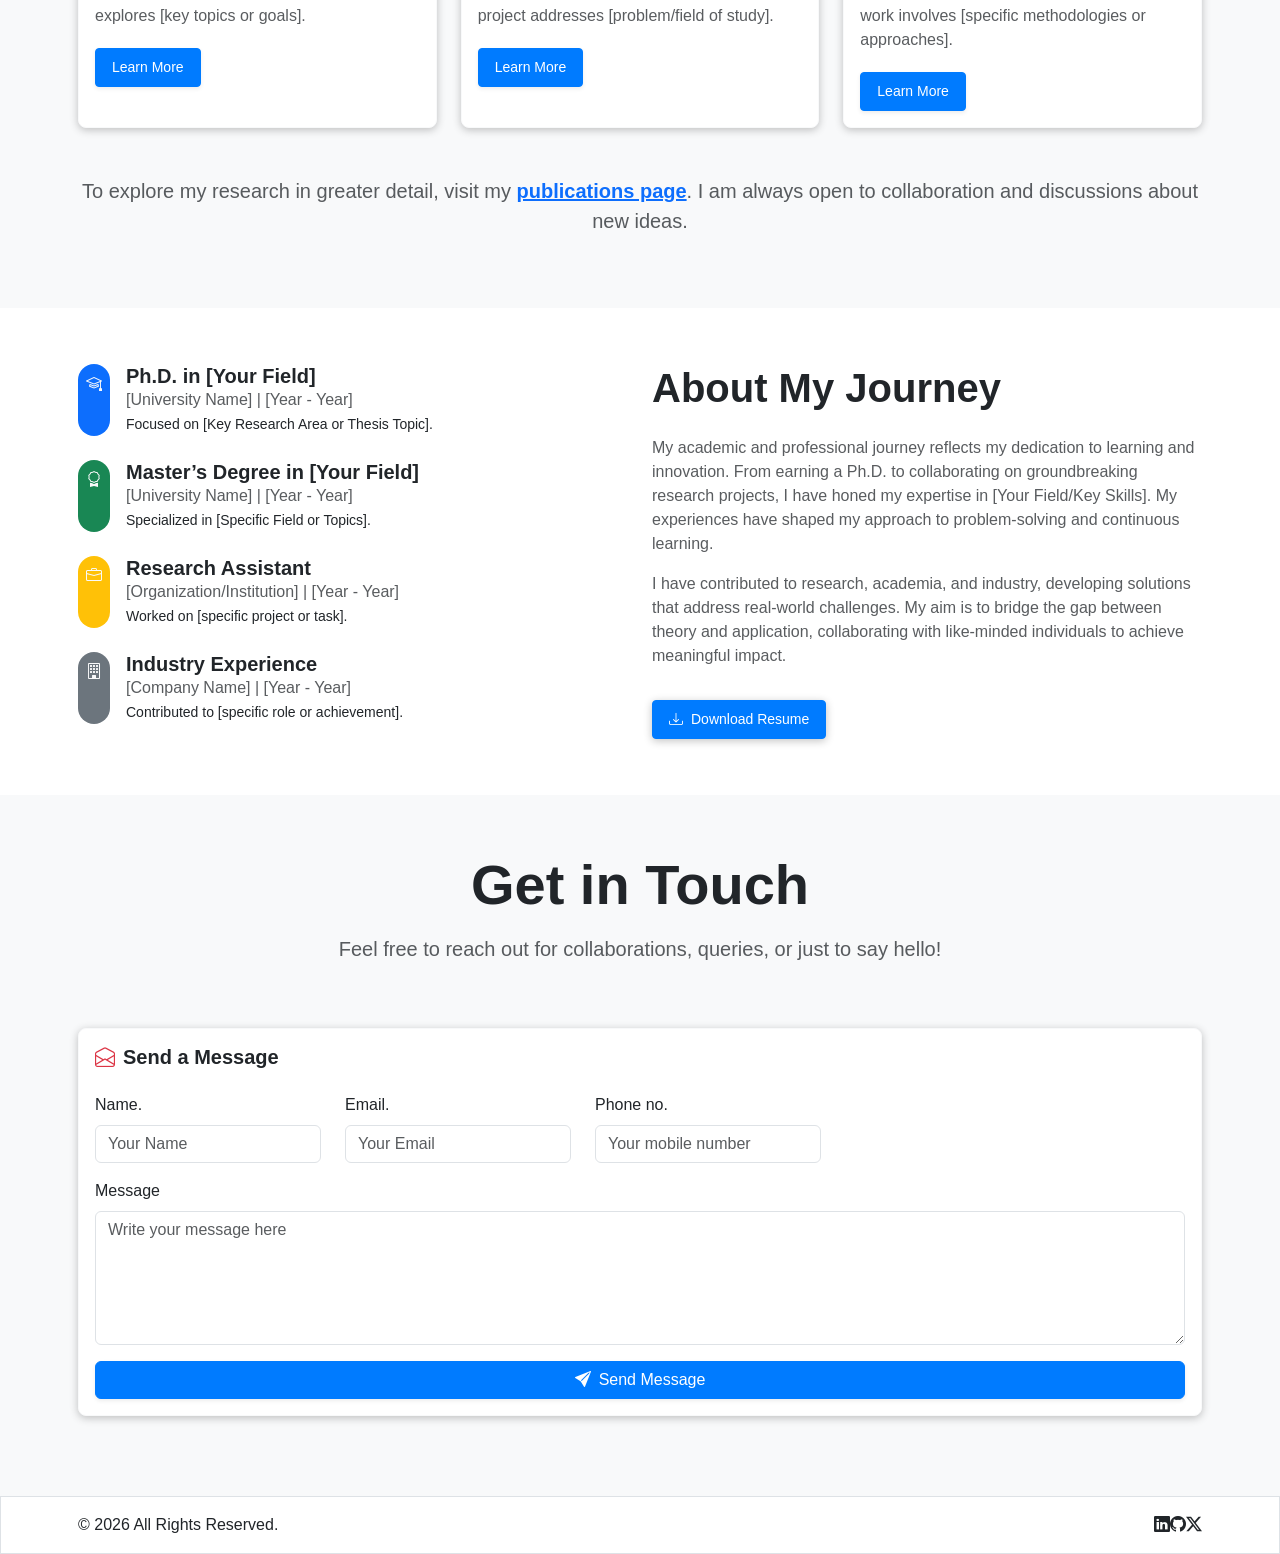
==== commit 81276d2a: "Updated about section" ====
--- a/index.html
+++ b/index.html
@@ -128,11 +128,10 @@
                 <div class="col-12 col-md-8">
                     <h6 class="display-6 fw-bold" data-aos="fade-down">About Me</h6>
                     <p class="lead text-muted mt-3" data-aos="fade-up">
-                        Hello! I am <strong>Abha Chaudhary</strong>, a Ph.D. Candidate specializing in <strong>
-                            Verification in Funcational Languages </strong>.
-                        My academic journey is fueled by a passion for bug finding and verification in functional
-                        programs, and I am dedicated to
-                        [describe your current research goals, focus, or interests].
+                        Hello! I am <strong>Abha Chaudhary</strong>, a PhD researcher in Formal Methods at Binghamton University, 
+                        working under the guidance of Professor William Hallahan. 
+                        My research focuses on verifying functional programs using symbolic execution, 
+                        with broader interests in symbolic reasoning, and automated theorem proving. 
                         Explore my work, research contributions, and professional milestones below.
                     </p>
                 </div>
